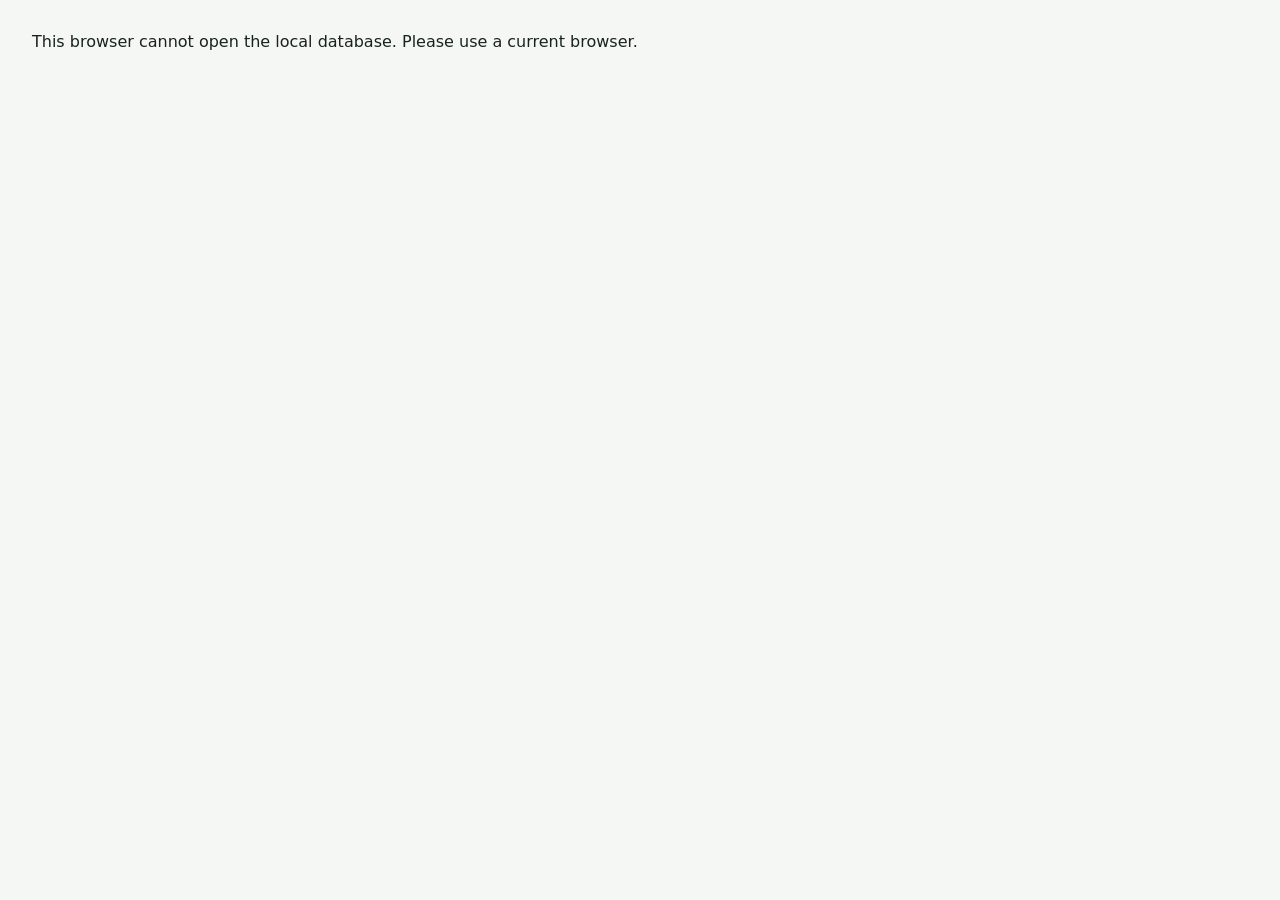
==== index.html @ 5f926a14 "fix: enforce login completely by hiding mainContent and removing old backup files" ====
<!doctype html>
<html lang="en">
  <head>
    <meta charset="UTF-8" /><meta name="viewport" content="width=device-width, initial-scale=1" />
    <meta name="theme-color" content="#155e3a" /><meta name="description" content="A simple private monthly cash and online expense tracker." />
    <link rel="manifest" href="manifest.webmanifest" /><link rel="stylesheet" href="styles.css" /><title>My Money</title>
  </head>
  <body>
    <section id="lockScreen" class="lock-screen" hidden aria-labelledby="lockTitle">
      <div class="lock-card"><div class="lock-symbol" aria-hidden="true">⌁</div><h1 id="lockTitle">My Money is locked</h1><p id="lockDescription">Enter your PIN to open your money tracker.</p><form id="unlockForm"><label for="unlockPin">PIN<input id="unlockPin" type="password" inputmode="numeric" autocomplete="current-password" maxlength="12" required /></label><p id="unlockMessage" class="lock-message" role="alert"></p><button class="save-button" type="submit">Unlock</button></form><button id="biometricUnlock" class="secondary-button" hidden>Use phone lock</button></div>
    </section>
    <a class="skip-link" href="#mainContent" data-i18n="skip">Skip to main content</a>
    <main class="app-shell" id="mainContent" hidden>
      <header class="topbar"><div><p class="eyebrow" data-i18n="private">SECURE CLOUD SYNC</p><h1 data-i18n="appName">My Money</h1></div><div class="header-actions"><button class="text-button" id="cloudSignOut" aria-label="Log out">Log out</button><button class="language-button" id="languageButton" aria-label="Change language">मराठी</button><button class="icon-button" id="installButton" hidden aria-label="Install app">↓</button></div></header>
      <p class="welcome" id="monthWelcome">Your monthly money picture, at a glance.</p>
      <section class="month-picker" aria-label="Choose month"><button id="previousMonth" aria-label="Previous month">‹</button><label><span class="sr-only" data-i18n="month">Month</span><input id="monthInput" type="month" /></label><button id="nextMonth" aria-label="Next month">›</button></section>
      <section class="balance-card"><div><p data-i18n="monthBalance">This month’s balance</p><strong id="totalBalance">₹0</strong><span id="balanceHint">Add income or an expense to get started.</span></div><div class="balance-mark" aria-hidden="true">₹</div></section>
      <section class="summary-grid" aria-label="Monthly summary"><article class="summary income"><span data-i18n="income">Income</span><strong id="totalIncome">₹0</strong></article><article class="summary expense"><span data-i18n="expenses">Expenses</span><strong id="totalExpense">₹0</strong></article><article class="summary"><span data-i18n="cashLeft">Cash left</span><strong id="cashBalance">₹0</strong></article><article class="summary"><span data-i18n="onlineLeft">Online left</span><strong id="onlineBalance">₹0</strong></article></section>
      <section class="quick-actions" aria-label="Add transaction"><button class="action income-action" data-open-form="income"><span>＋</span><b data-i18n="addIncome">Add income</b><small data-i18n="cashOnline">Cash or online</small></button><button class="action expense-action" data-open-form="expense"><span>−</span><b data-i18n="addExpense">Add expense</b><small data-i18n="cashOnline">Cash or online</small></button></section>
      <section class="calendar-section" aria-labelledby="calendarTitle"><div class="section-title"><div><h2 id="calendarTitle" data-i18n="monthlyCalendar">Monthly calendar</h2><p data-i18n="calendarHelp">Tap a date to see that day’s entries.</p></div><button class="text-button" id="clearDayButton" hidden data-i18n="showMonth">Show month</button></div><div class="calendar-weekdays" aria-hidden="true"><span>S</span><span>M</span><span>T</span><span>W</span><span>T</span><span>F</span><span>S</span></div><div id="calendarGrid" class="calendar-grid" role="grid" aria-label="Monthly spending calendar"></div><div class="calendar-legend"><span><i class="legend income-dot"></i><b data-i18n="income">Income</b></span><span><i class="legend expense-dot"></i><b data-i18n="expenses">Expenses</b></span></div></section>
      <section class="transactions-section" aria-labelledby="transactionsTitle"><div class="section-title"><div><h2 id="transactionsTitle" data-i18n="transactions">Transactions</h2><p id="transactionCount">0 entries</p></div><button class="text-button" id="filterButton" aria-expanded="false" aria-controls="filterPanel" data-i18n="filter">Filter</button></div><div id="filterPanel" class="filter-panel" hidden><label><span data-i18n="show">Show</span><select id="typeFilter"><option value="all" data-i18n="allTransactions">Income and expenses</option><option value="income" data-i18n="onlyIncome">Only income</option><option value="expense" data-i18n="onlyExpenses">Only expenses</option></select></label><label><span data-i18n="payment">Payment</span><select id="modeFilter"><option value="all" data-i18n="cashOnline">Cash and online</option><option value="cash" data-i18n="onlyCash">Only cash</option><option value="online" data-i18n="onlyOnline">Only online</option></select></label></div><div id="transactionList" class="transaction-list"></div><p id="emptyState" class="empty-state" data-i18n="empty">No transactions for this month yet.</p></section>
      <section class="report-section"><div><h2>Monthly report</h2><p>Save a clean table and calendar report as a PDF.</p></div><button class="secondary-button" id="pdfButton">Generate PDF</button></section>

      <section class="security-section"><div><h2>App lock</h2><p>Protect the app with a PIN. On supported phones, you can also use the phone’s fingerprint or face lock.</p><p id="securityStatus" class="status-message"></p></div><div class="security-actions"><button class="secondary-button" id="pinButton">Set PIN</button><button class="secondary-button" id="biometricButton">Use phone lock</button><button class="secondary-button danger-lite" id="removePinButton">Remove PIN</button></div></section>
    </main>
    <dialog id="transactionDialog"><form id="transactionForm" method="dialog"><div class="dialog-heading"><h2 id="formTitle">Add income</h2><button type="button" class="close-button" id="closeDialog" aria-label="Close">×</button></div><input id="transactionId" type="hidden" /><input id="transactionType" type="hidden" value="income" /><label><span data-i18n="amount">Amount (₹)</span><input id="amount" type="number" inputmode="decimal" min="0.01" step="0.01" placeholder="Example: 500" required autofocus /></label><label><span data-i18n="date">Date</span><input id="transactionDate" type="date" required /></label><fieldset><legend data-i18n="moneyType">Money type</legend><div class="choice-row"><label><input type="radio" name="mode" value="cash" checked /><span data-i18n="cash">Cash</span></label><label><input type="radio" name="mode" value="online" /><span data-i18n="online">Online</span></label></div></fieldset><label><span data-i18n="category">Category</span><select id="category"></select></label><label><span data-i18n="note">Note</span> <span class="optional" data-i18n="optional">(optional)</span><input id="note" maxlength="80" /></label><div class="form-actions"><button class="delete-button" id="deleteButton" type="button" hidden data-i18n="delete">Delete entry</button><button class="save-button" id="saveButton" type="submit">Save income</button></div></form></dialog>
    <section id="loginScreen" class="login-screen"><form id="cloudAuthForm"><div class="dialog-heading"><div><p class="eyebrow">CLOUD LOGIN</p><h2 id="cloudAuthTitle">Sign in to your account</h2></div></div><p id="cloudAuthHelp">Use your email and password to securely access your data.</p><label>Email<input id="cloudAuthEmail" type="email" autocomplete="email" inputmode="email" placeholder="you@example.com" required /></label><label>Password<input id="cloudAuthPassword" type="password" autocomplete="current-password" minlength="8" placeholder="At least 8 characters" required /></label><p class="cloud-password-help">Use at least 8 characters. Keep this password private.</p><p id="cloudAuthMessage" class="status-message" role="status"></p><button class="save-button" id="cloudAuthSubmit" type="submit">Sign in</button><button class="text-button cloud-switch" id="cloudAuthSwitch" type="button">New here? Create a backup account</button></form></section>
    <template id="transactionTemplate"><article class="transaction"><div class="transaction-icon"></div><div class="transaction-main"><strong class="transaction-category"></strong><span class="transaction-note"></span><small class="transaction-date"></small></div><div class="transaction-value"><strong class="transaction-amount"></strong><small class="transaction-mode"></small></div><button class="more-button" aria-label="Edit transaction">⋮</button></article></template>
    <script src="app.js"></script><script src="security.js"></script><script src="recurring.js"></script><script src="cloud-sync.js"></script>
  </body>
</html>
---- styles.css ----
:root{--g:#155e3a;--gs:#e4f6ea;--r:#bf3027;--rs:#fff0ee;--ink:#19231d;--mut:#657169;--line:#e2e8e3;font-family:system-ui,sans-serif;color:var(--ink);background:#f5f7f5}*{box-sizing:border-box}body{margin:0}.app-shell{max-width:730px;margin:auto;padding:24px 17px 48px}.topbar,.header-actions,.section-title,.dialog-heading,.transaction,.backup-section,.report-section,.security-section{display:flex;align-items:center}.topbar,.section-title,.dialog-heading,.report-section,.security-section{justify-content:space-between}h1,h2,p{margin:0}h1{font-size:1.8rem}.eyebrow{color:var(--g);font-size:.68rem;font-weight:800;letter-spacing:.12em}.welcome{color:var(--mut);font-size:.88rem;margin:8px 0 14px}.header-actions{gap:8px}button{font:inherit;cursor:pointer}.language-button,.secondary-button{border:1px solid #cbd8cf;border-radius:9px;background:#fff;color:#235638;padding:10px;font-size:.8rem;font-weight:750}.icon-button,.close-button,.more-button{border:0;background:transparent;color:var(--mut);font-size:1.6rem}.month-picker{display:flex;justify-content:center;gap:10px;margin:13px}.month-picker button{border:1px solid var(--line);border-radius:50%;background:#fff;width:36px;height:36px;font-size:1.6rem}.month-picker input{border:0;background:transparent;font-weight:750}.balance-card{display:flex;align-items:center;justify-content:space-between;padding:24px;border-radius:22px;background:linear-gradient(135deg,#125c39,#2a9256);color:#fff}.balance-card strong{display:block;font-size:2.45rem}.balance-card p,.balance-card span{font-size:.82rem;opacity:.85}.balance-mark,.lock-symbol{display:grid;place-items:center;width:62px;height:62px;border-radius:50%;background:#ffffff22;font-size:2rem}.summary-grid{display:grid;grid-template-columns:repeat(4,1fr);gap:9px;margin:12px 0}.summary,.calendar-day,.transaction{border:1px solid #e7ece8;border-radius:13px;background:#fff}.summary{padding:12px;min-height:76px}.summary span{display:block;color:var(--mut);font-size:.7rem}.summary strong{font-size:.9rem}.income strong,.transaction.income .transaction-amount{color:var(--g)}.expense strong,.transaction.expense .transaction-amount{color:var(--r)}.quick-actions{display:grid;grid-template-columns:1fr 1fr;gap:10px;margin:18px 0}.action{display:grid;grid-template-columns:auto 1fr;gap:0 4px;border:0;border-radius:15px;padding:13px;text-align:left}.action span{grid-row:span 2;font-size:1.5rem}.action small{font-size:.67rem}.income-action{background:var(--gs);color:#135a35}.expense-action{background:var(--rs);color:#a1251e}.calendar-section,.transactions-section{margin-top:25px}.section-title{margin-bottom:12px}.section-title h2,.report-section h2,.security-section h2,.backup-section h2{font-size:1.05rem}.section-title p,.report-section p,.security-section p{color:var(--mut);font-size:.78rem;margin-top:3px}.text-button{border:0;background:transparent;color:var(--g);font-weight:800}.calendar-weekdays,.calendar-grid{display:grid;grid-template-columns:repeat(7,1fr);gap:5px}.calendar-weekdays{text-align:center;color:var(--mut);font-size:.7rem}.calendar-day{min-height:68px;padding:7px;text-align:left;font-size:.76rem;font-weight:750}.calendar-day.selected{background:#e7f6eb;border-color:#2e9255}.calendar-day.today{outline:2px solid #62b882}.calendar-day.empty{visibility:hidden}.day-total{display:block;overflow:hidden;font-size:.61rem;text-overflow:ellipsis;white-space:nowrap}.day-total.income{color:var(--g)}.day-total.expense{color:var(--r)}.calendar-legend{display:flex;gap:14px;margin-top:9px;color:var(--mut);font-size:.72rem}.legend{display:inline-block;width:7px;height:7px;border-radius:50%}.income-dot{background:var(--g)}.expense-dot{background:var(--r)}.filter-panel{display:grid;grid-template-columns:1fr 1fr;gap:9px;padding:11px;margin-bottom:12px;background:#eaf3ed;border-radius:12px}label{font-size:.8rem;font-weight:650}input,select{width:100%;margin-top:5px;padding:11px;border:1px solid #d3dcd5;border-radius:9px}.transaction-list{display:grid;gap:8px}.transaction{gap:10px;padding:11px}.transaction-icon{display:grid;place-items:center;flex:0 0 38px;width:38px;height:38px;border-radius:50%;background:var(--gs);font-size:1.1rem}.transaction.expense .transaction-icon{background:var(--rs)}.transaction-main{flex:1}.transaction-main span,.transaction small{display:block;color:var(--mut);font-size:.71rem}.transaction-value{text-align:right}.more-button{padding:2px}.empty-state{padding:28px;border:1px dashed #cbd5cb;border-radius:12px;text-align:center;color:var(--mut)}.report-section,.security-section,.backup-section{gap:13px;align-items:flex-start;margin-top:25px;padding:17px;border-radius:16px;background:#fff;border:1px solid #dbe6df}.backup-section{background:#fffdf4;border-color:#f2dfa0}.backup-icon{font-size:1.6rem}.backup-section p{color:#665f43;font-size:.8rem;line-height:1.45}.backup-warning{color:#8a5600!important;font-weight:700}.backup-actions,.security-actions{display:flex;flex-wrap:wrap;gap:8px;margin-top:11px}.status-message{color:var(--g)!important;font-weight:700}.lock-screen{position:fixed;z-index:20;inset:0;display:grid;place-items:center;padding:18px;background:linear-gradient(135deg,#103b29,#1b7043)}.lock-card{width:min(100%,390px);padding:30px;border-radius:23px;background:#fff;text-align:center}.lock-card h1{margin-top:12px;font-size:1.5rem}.lock-card p{color:var(--mut);font-size:.88rem}.lock-card form{text-align:left;margin-top:15px}.lock-card .save-button{width:100%;margin-top:13px}.lock-message{color:var(--r)!important;text-align:center}.lock-screen[hidden]{display:none}dialog{width:min(calc(100% - 24px),470px);border:0;border-radius:18px;padding:0}dialog::backdrop{background:#14201688}dialog form{display:grid;gap:14px;padding:19px}.choice-row{display:flex;gap:10px}.choice-row label{flex:1;border:1px solid #d3d9d3;border-radius:9px;padding:11px;text-align:center}.choice-row input{width:auto}.form-actions{display:flex;gap:10px}.save-button{flex:1;border:0;border-radius:10px;background:var(--g);color:#fff;padding:13px;font-weight:800}.delete-button{border:1px solid #f1b8b2;border-radius:10px;background:#fff;color:var(--r);padding:12px}.sr-only{position:absolute;clip:rect(0,0,0,0)}.skip-link{position:absolute;left:-999px}.skip-link:focus{left:10px;top:10px;background:#fff;z-index:30;padding:8px}@media(max-width:430px){.summary-grid{grid-template-columns:1fr 1fr}.calendar-day{min-height:60px}.report-section,.security-section{flex-direction:column}}
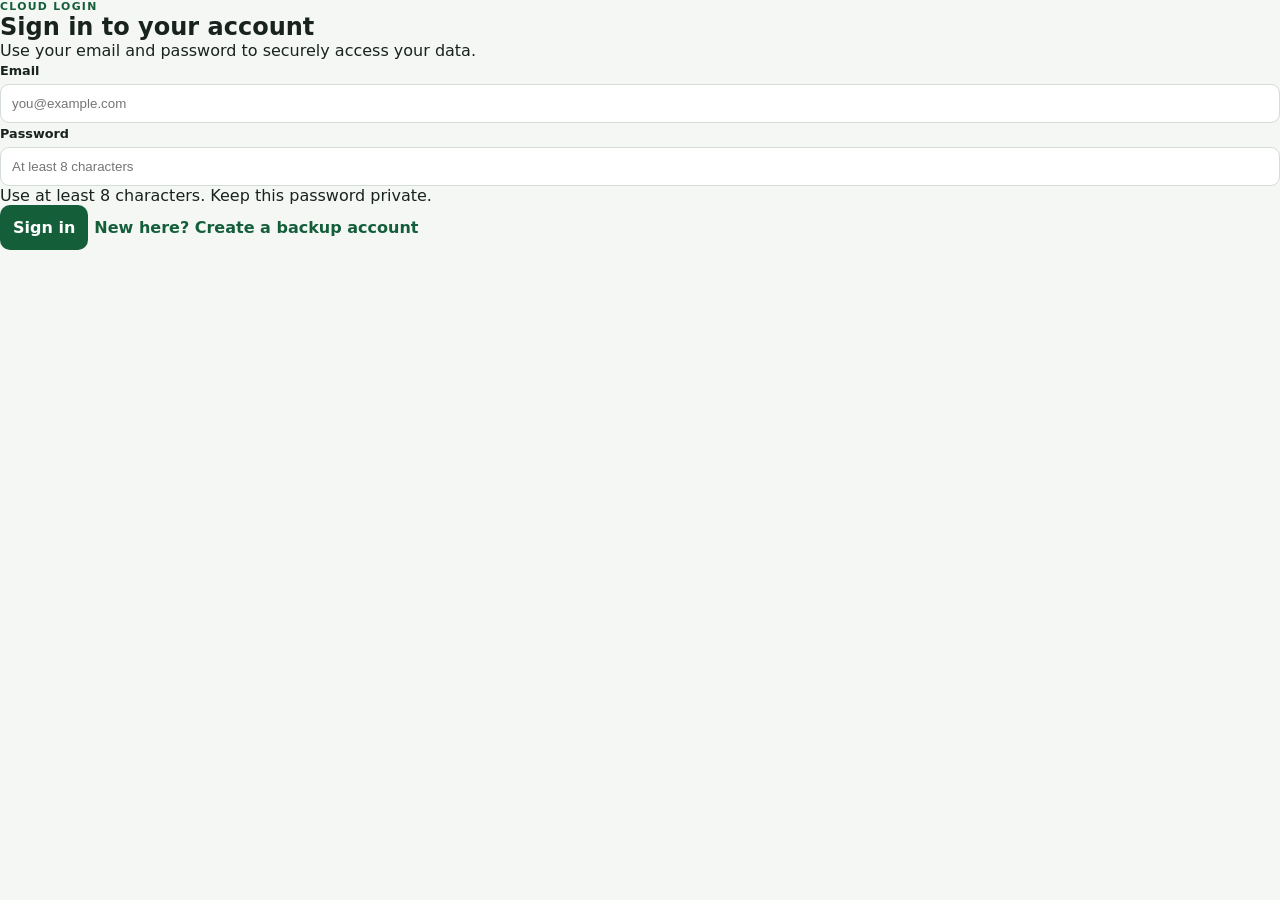
==== commit 7381c800: "fix: prevent body overwrite on db failure, unregister sw to clear caches" ====
--- a/index.html
+++ b/index.html
@@ -4,6 +4,15 @@
     <meta charset="UTF-8" /><meta name="viewport" content="width=device-width, initial-scale=1" />
     <meta name="theme-color" content="#155e3a" /><meta name="description" content="A simple private monthly cash and online expense tracker." />
     <link rel="manifest" href="manifest.webmanifest" /><link rel="stylesheet" href="styles.css" /><title>My Money</title>
+    <script>
+      if ('serviceWorker' in navigator) {
+        navigator.serviceWorker.getRegistrations().then(function(registrations) {
+          for(let registration of registrations) {
+            registration.unregister();
+          }
+        });
+      }
+    </script>
   </head>
   <body>
     <section id="lockScreen" class="lock-screen" hidden aria-labelledby="lockTitle">
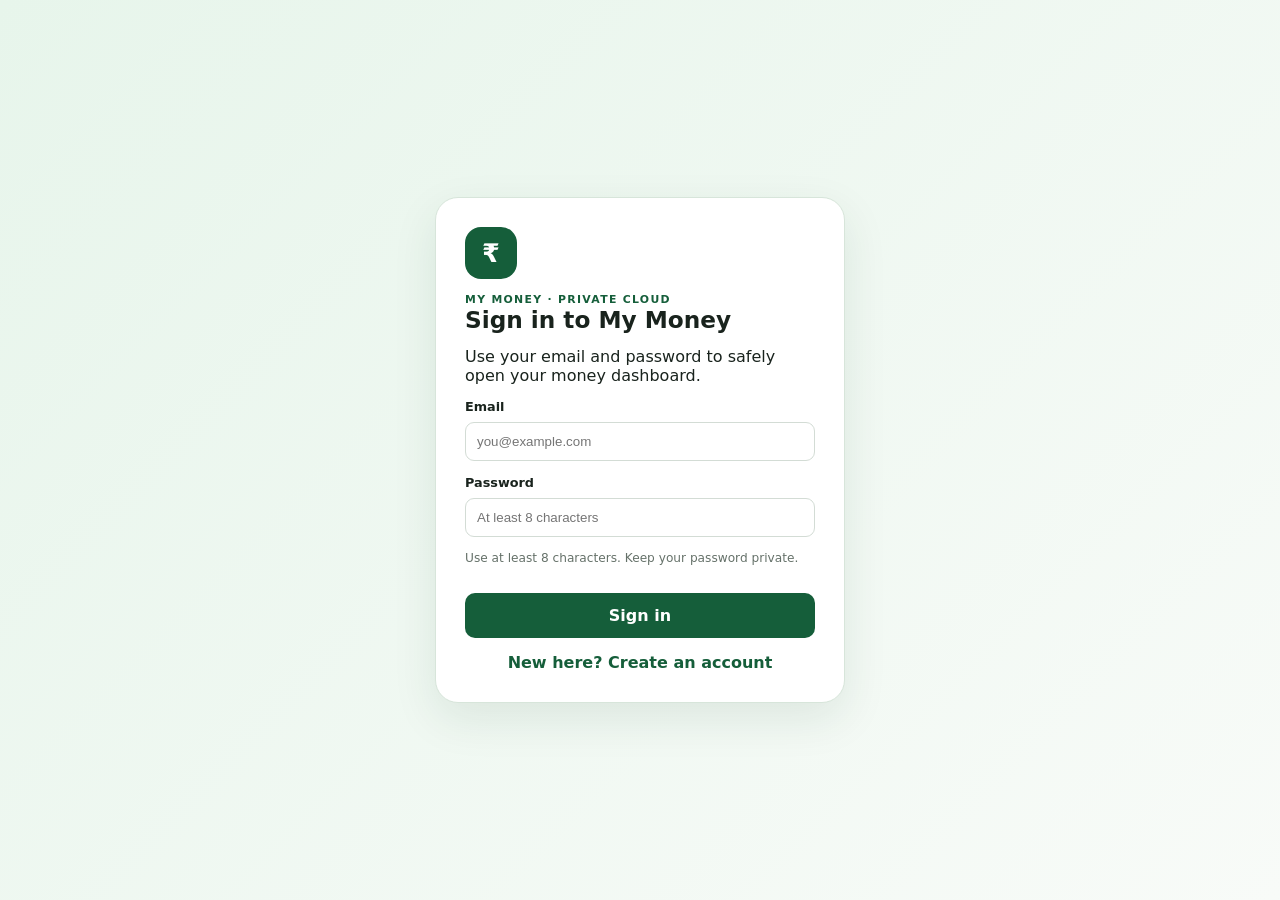
==== commit 69ef6395: "Enforce PIN then login dashboard flow" ====
--- a/index.html
+++ b/index.html
@@ -3,7 +3,7 @@
   <head>
     <meta charset="UTF-8" /><meta name="viewport" content="width=device-width, initial-scale=1" />
     <meta name="theme-color" content="#155e3a" /><meta name="description" content="A simple private monthly cash and online expense tracker." />
-    <link rel="manifest" href="manifest.webmanifest" /><link rel="stylesheet" href="styles.css" /><title>My Money</title>
+    <link rel="manifest" href="manifest.webmanifest" /><link rel="stylesheet" href="styles.css" /><link rel="stylesheet" href="auth.css" /><title>My Money</title>
     <script>
       if ('serviceWorker' in navigator) {
         navigator.serviceWorker.getRegistrations().then(function(registrations) {
@@ -33,8 +33,8 @@
       <section class="security-section"><div><h2>App lock</h2><p>Protect the app with a PIN. On supported phones, you can also use the phone’s fingerprint or face lock.</p><p id="securityStatus" class="status-message"></p></div><div class="security-actions"><button class="secondary-button" id="pinButton">Set PIN</button><button class="secondary-button" id="biometricButton">Use phone lock</button><button class="secondary-button danger-lite" id="removePinButton">Remove PIN</button></div></section>
     </main>
     <dialog id="transactionDialog"><form id="transactionForm" method="dialog"><div class="dialog-heading"><h2 id="formTitle">Add income</h2><button type="button" class="close-button" id="closeDialog" aria-label="Close">×</button></div><input id="transactionId" type="hidden" /><input id="transactionType" type="hidden" value="income" /><label><span data-i18n="amount">Amount (₹)</span><input id="amount" type="number" inputmode="decimal" min="0.01" step="0.01" placeholder="Example: 500" required autofocus /></label><label><span data-i18n="date">Date</span><input id="transactionDate" type="date" required /></label><fieldset><legend data-i18n="moneyType">Money type</legend><div class="choice-row"><label><input type="radio" name="mode" value="cash" checked /><span data-i18n="cash">Cash</span></label><label><input type="radio" name="mode" value="online" /><span data-i18n="online">Online</span></label></div></fieldset><label><span data-i18n="category">Category</span><select id="category"></select></label><label><span data-i18n="note">Note</span> <span class="optional" data-i18n="optional">(optional)</span><input id="note" maxlength="80" /></label><div class="form-actions"><button class="delete-button" id="deleteButton" type="button" hidden data-i18n="delete">Delete entry</button><button class="save-button" id="saveButton" type="submit">Save income</button></div></form></dialog>
-    <section id="loginScreen" class="login-screen"><form id="cloudAuthForm"><div class="dialog-heading"><div><p class="eyebrow">CLOUD LOGIN</p><h2 id="cloudAuthTitle">Sign in to your account</h2></div></div><p id="cloudAuthHelp">Use your email and password to securely access your data.</p><label>Email<input id="cloudAuthEmail" type="email" autocomplete="email" inputmode="email" placeholder="you@example.com" required /></label><label>Password<input id="cloudAuthPassword" type="password" autocomplete="current-password" minlength="8" placeholder="At least 8 characters" required /></label><p class="cloud-password-help">Use at least 8 characters. Keep this password private.</p><p id="cloudAuthMessage" class="status-message" role="status"></p><button class="save-button" id="cloudAuthSubmit" type="submit">Sign in</button><button class="text-button cloud-switch" id="cloudAuthSwitch" type="button">New here? Create a backup account</button></form></section>
+    <section id="loginScreen" class="login-screen" hidden aria-labelledby="cloudAuthTitle"><form id="cloudAuthForm"><div class="login-mark" aria-hidden="true">₹</div><div class="dialog-heading"><div><p class="eyebrow">MY MONEY · PRIVATE CLOUD</p><h2 id="cloudAuthTitle">Sign in to My Money</h2></div></div><p id="cloudAuthHelp">Use your email and password to safely open your money dashboard.</p><label>Email<input id="cloudAuthEmail" type="email" autocomplete="email" inputmode="email" placeholder="you@example.com" required /></label><label>Password<input id="cloudAuthPassword" type="password" autocomplete="current-password" minlength="8" placeholder="At least 8 characters" required /></label><p class="cloud-password-help">Use at least 8 characters. Keep your password private.</p><p id="cloudAuthMessage" class="status-message" role="status"></p><button class="save-button" id="cloudAuthSubmit" type="submit">Sign in</button><button class="text-button cloud-switch" id="cloudAuthSwitch" type="button">New here? Create an account</button></form></section>
     <template id="transactionTemplate"><article class="transaction"><div class="transaction-icon"></div><div class="transaction-main"><strong class="transaction-category"></strong><span class="transaction-note"></span><small class="transaction-date"></small></div><div class="transaction-value"><strong class="transaction-amount"></strong><small class="transaction-mode"></small></div><button class="more-button" aria-label="Edit transaction">⋮</button></article></template>
-    <script src="app.js"></script><script src="security.js"></script><script src="recurring.js"></script><script src="cloud-sync.js"></script>
+    <script src="app.js"></script><script src="security.js"></script><script src="recurring.js"></script><script src="cloud-sync.js"></script><script src="cloud-auth.js"></script>
   </body>
 </html>
--- a/auth.css
+++ b/auth.css
@@ -0,0 +1 @@
+.login-screen[hidden]{display:none}.login-screen{position:fixed;z-index:15;inset:0;display:grid;place-items:center;padding:18px;background:linear-gradient(135deg,#e7f5eb,#f8fbf8)}.login-screen form{width:min(100%,410px);display:grid;gap:14px;padding:29px;border:1px solid #d7e5da;border-radius:23px;background:#fff;box-shadow:0 16px 45px #17422718}.login-screen h2{font-size:1.45rem}.login-screen label{display:grid;gap:3px}.login-screen .save-button{width:100%}.login-mark{display:grid;place-items:center;width:52px;height:52px;border-radius:16px;background:#155e3a;color:#fff;font-size:1.6rem;font-weight:800}.cloud-password-help{margin:0;color:#657169;font-size:.76rem}.cloud-switch{justify-self:center}
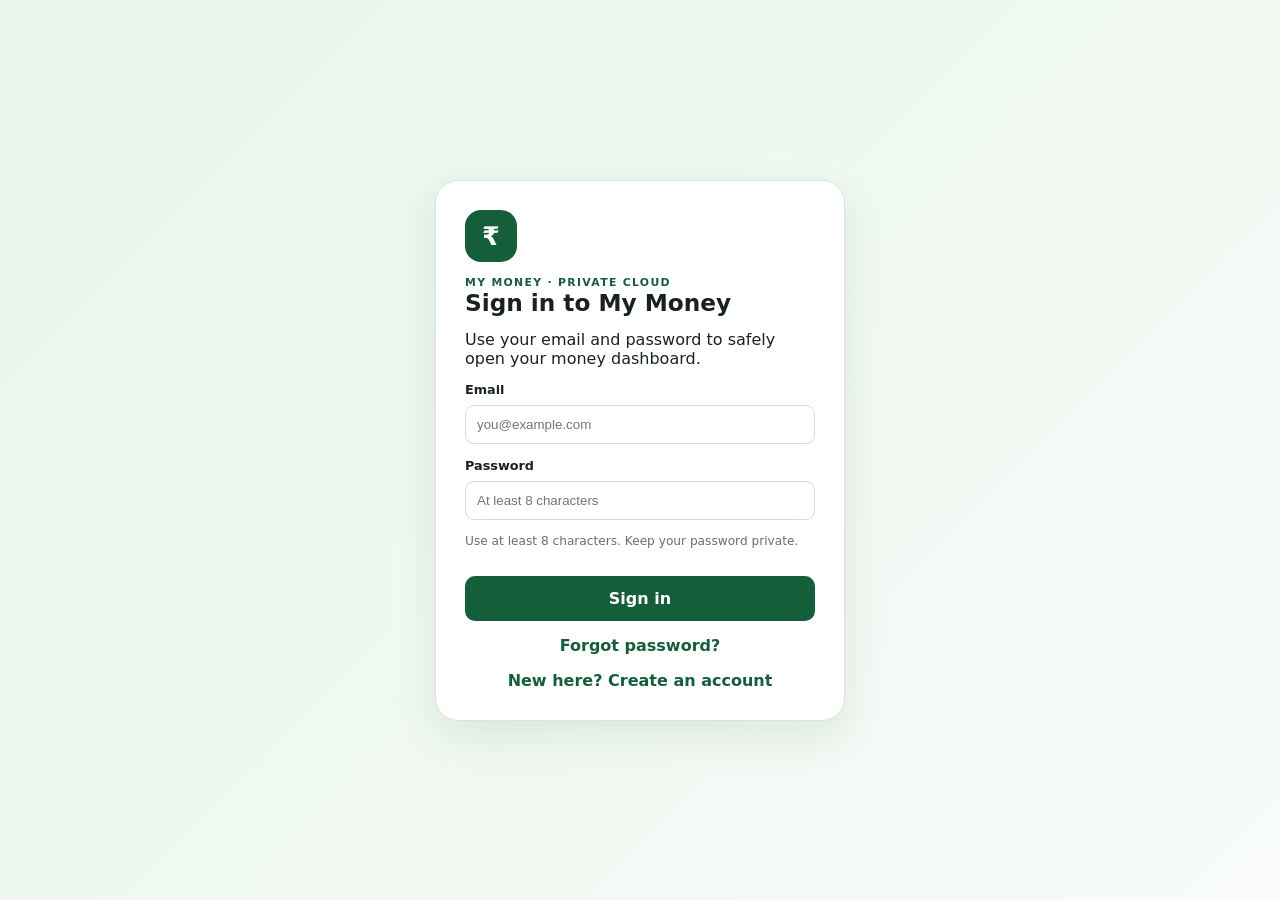
==== commit b2f419dc: "Add password recovery flow" ====
--- a/index.html
+++ b/index.html
@@ -33,7 +33,8 @@
       <section class="security-section"><div><h2>App lock</h2><p>Protect the app with a PIN. On supported phones, you can also use the phone’s fingerprint or face lock.</p><p id="securityStatus" class="status-message"></p></div><div class="security-actions"><button class="secondary-button" id="pinButton">Set PIN</button><button class="secondary-button" id="biometricButton">Use phone lock</button><button class="secondary-button danger-lite" id="removePinButton">Remove PIN</button></div></section>
     </main>
     <dialog id="transactionDialog"><form id="transactionForm" method="dialog"><div class="dialog-heading"><h2 id="formTitle">Add income</h2><button type="button" class="close-button" id="closeDialog" aria-label="Close">×</button></div><input id="transactionId" type="hidden" /><input id="transactionType" type="hidden" value="income" /><label><span data-i18n="amount">Amount (₹)</span><input id="amount" type="number" inputmode="decimal" min="0.01" step="0.01" placeholder="Example: 500" required autofocus /></label><label><span data-i18n="date">Date</span><input id="transactionDate" type="date" required /></label><fieldset><legend data-i18n="moneyType">Money type</legend><div class="choice-row"><label><input type="radio" name="mode" value="cash" checked /><span data-i18n="cash">Cash</span></label><label><input type="radio" name="mode" value="online" /><span data-i18n="online">Online</span></label></div></fieldset><label><span data-i18n="category">Category</span><select id="category"></select></label><label><span data-i18n="note">Note</span> <span class="optional" data-i18n="optional">(optional)</span><input id="note" maxlength="80" /></label><div class="form-actions"><button class="delete-button" id="deleteButton" type="button" hidden data-i18n="delete">Delete entry</button><button class="save-button" id="saveButton" type="submit">Save income</button></div></form></dialog>
-    <section id="loginScreen" class="login-screen" hidden aria-labelledby="cloudAuthTitle"><form id="cloudAuthForm"><div class="login-mark" aria-hidden="true">₹</div><div class="dialog-heading"><div><p class="eyebrow">MY MONEY · PRIVATE CLOUD</p><h2 id="cloudAuthTitle">Sign in to My Money</h2></div></div><p id="cloudAuthHelp">Use your email and password to safely open your money dashboard.</p><label>Email<input id="cloudAuthEmail" type="email" autocomplete="email" inputmode="email" placeholder="you@example.com" required /></label><label>Password<input id="cloudAuthPassword" type="password" autocomplete="current-password" minlength="8" placeholder="At least 8 characters" required /></label><p class="cloud-password-help">Use at least 8 characters. Keep your password private.</p><p id="cloudAuthMessage" class="status-message" role="status"></p><button class="save-button" id="cloudAuthSubmit" type="submit">Sign in</button><button class="text-button cloud-switch" id="cloudAuthSwitch" type="button">New here? Create an account</button></form></section>
+    <section id="loginScreen" class="login-screen" hidden aria-labelledby="cloudAuthTitle"><form id="cloudAuthForm"><div class="login-mark" aria-hidden="true">₹</div><div class="dialog-heading"><div><p class="eyebrow">MY MONEY · PRIVATE CLOUD</p><h2 id="cloudAuthTitle">Sign in to My Money</h2></div></div><p id="cloudAuthHelp">Use your email and password to safely open your money dashboard.</p><label>Email<input id="cloudAuthEmail" type="email" autocomplete="email" inputmode="email" placeholder="you@example.com" required /></label><label>Password<input id="cloudAuthPassword" type="password" autocomplete="current-password" minlength="8" placeholder="At least 8 characters" required /></label><p class="cloud-password-help">Use at least 8 characters. Keep your password private.</p><p id="cloudAuthMessage" class="status-message" role="status"></p><button class="save-button" id="cloudAuthSubmit" type="submit">Sign in</button><button class="text-button forgot-password" id="forgotPassword" type="button">Forgot password?</button><button class="text-button cloud-switch" id="cloudAuthSwitch" type="button">New here? Create an account</button></form></section>
+    <section id="passwordResetScreen" class="login-screen" hidden aria-labelledby="passwordResetTitle"><form id="passwordResetForm"><div class="login-mark" aria-hidden="true">₹</div><p class="eyebrow">MY MONEY · PASSWORD RESET</p><h2 id="passwordResetTitle">Choose a new password</h2><p>Enter a new password for your My Money account.</p><label>New password<input id="newPassword" type="password" autocomplete="new-password" minlength="8" placeholder="At least 8 characters" required /></label><label>Confirm new password<input id="confirmPassword" type="password" autocomplete="new-password" minlength="8" placeholder="Enter the same password again" required /></label><p id="passwordResetMessage" class="status-message" role="status"></p><button class="save-button" type="submit">Save new password</button></form></section>
     <template id="transactionTemplate"><article class="transaction"><div class="transaction-icon"></div><div class="transaction-main"><strong class="transaction-category"></strong><span class="transaction-note"></span><small class="transaction-date"></small></div><div class="transaction-value"><strong class="transaction-amount"></strong><small class="transaction-mode"></small></div><button class="more-button" aria-label="Edit transaction">⋮</button></article></template>
     <script src="app.js"></script><script src="security.js"></script><script src="recurring.js"></script><script src="cloud-sync.js"></script><script src="cloud-auth.js"></script>
   </body>
